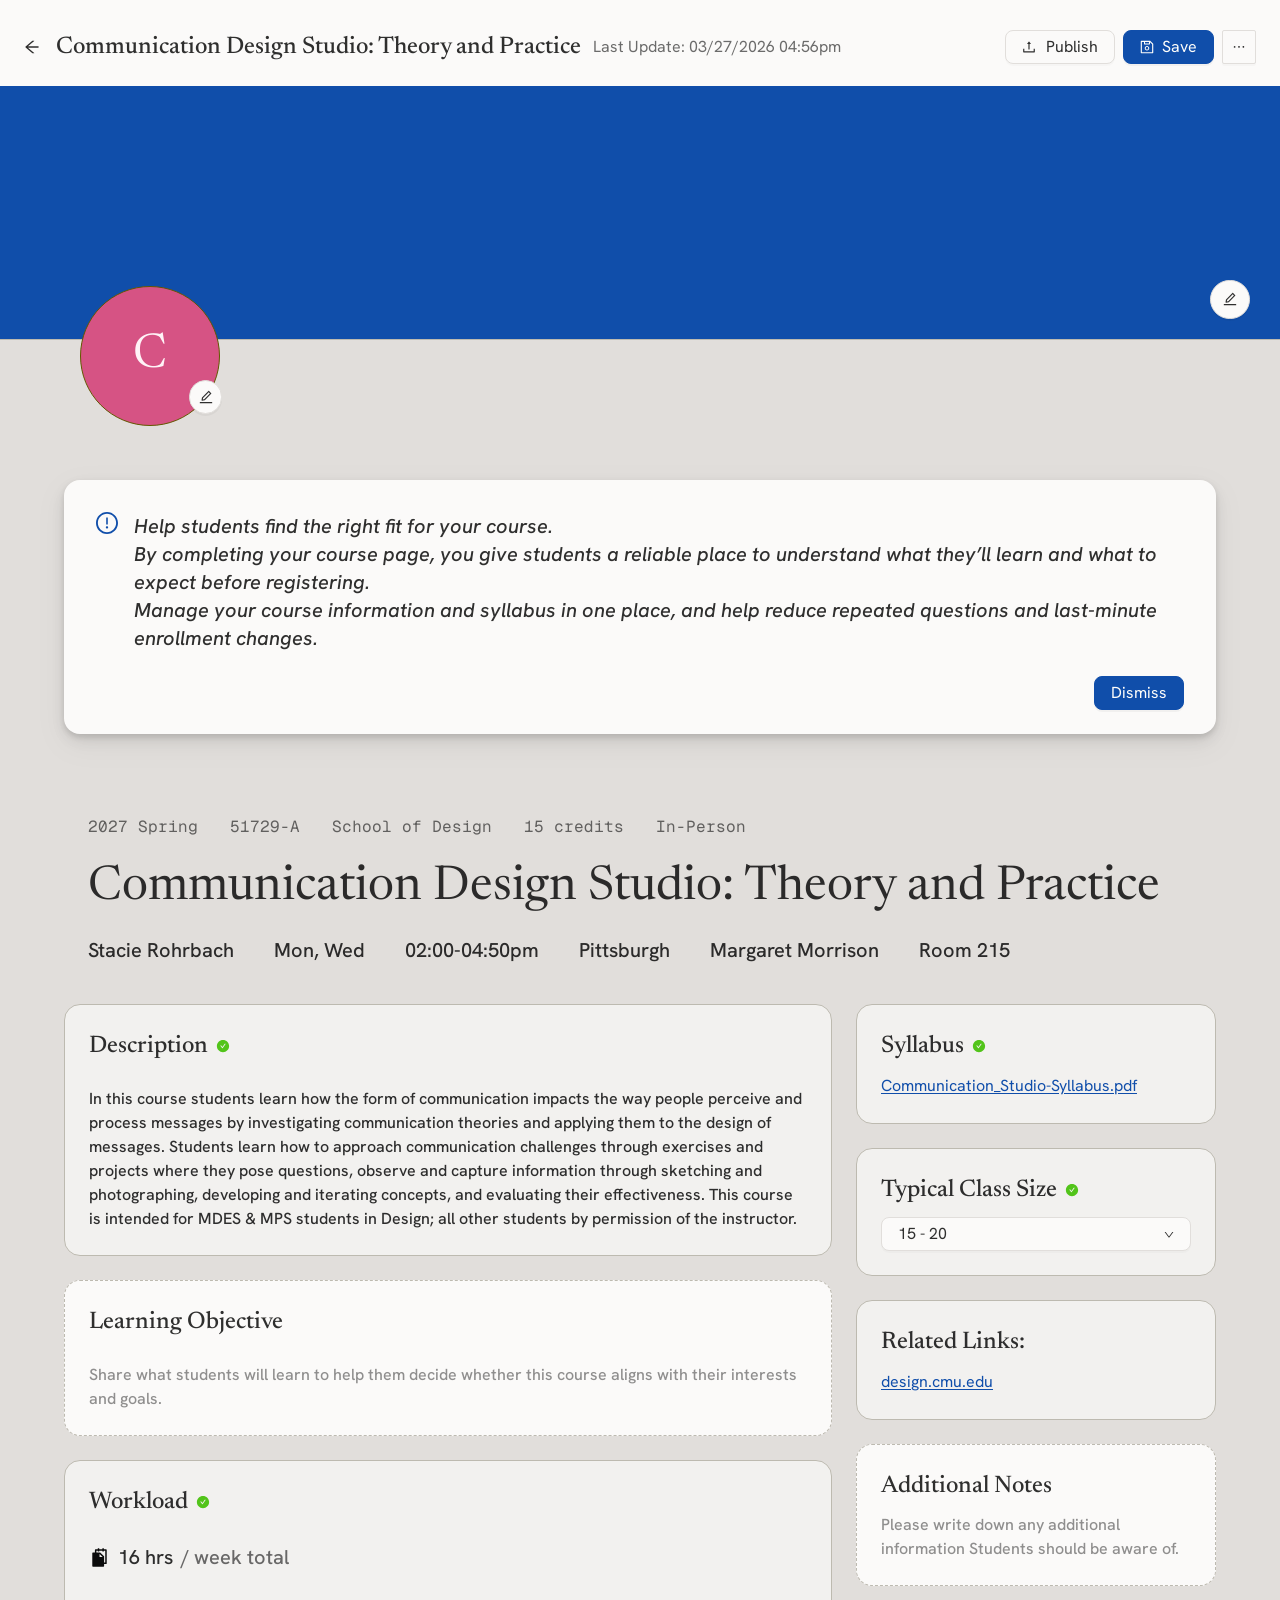
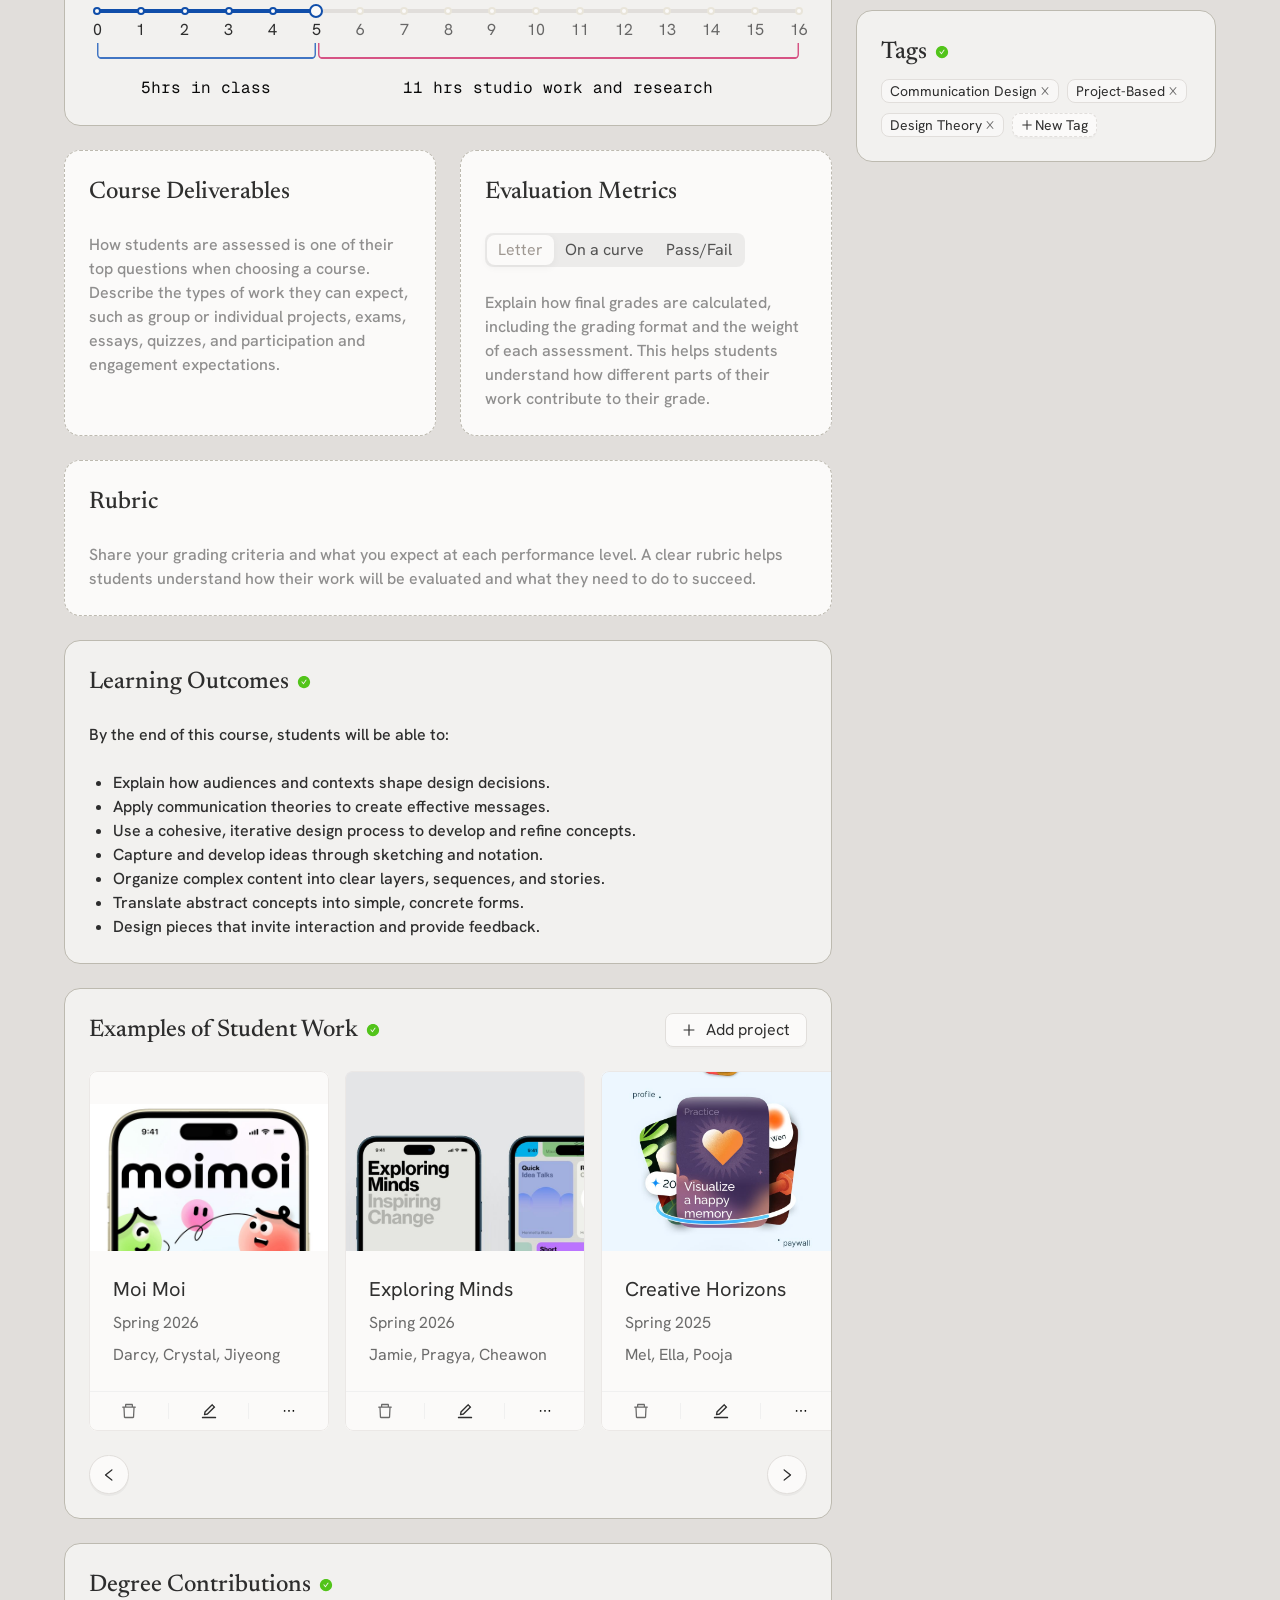
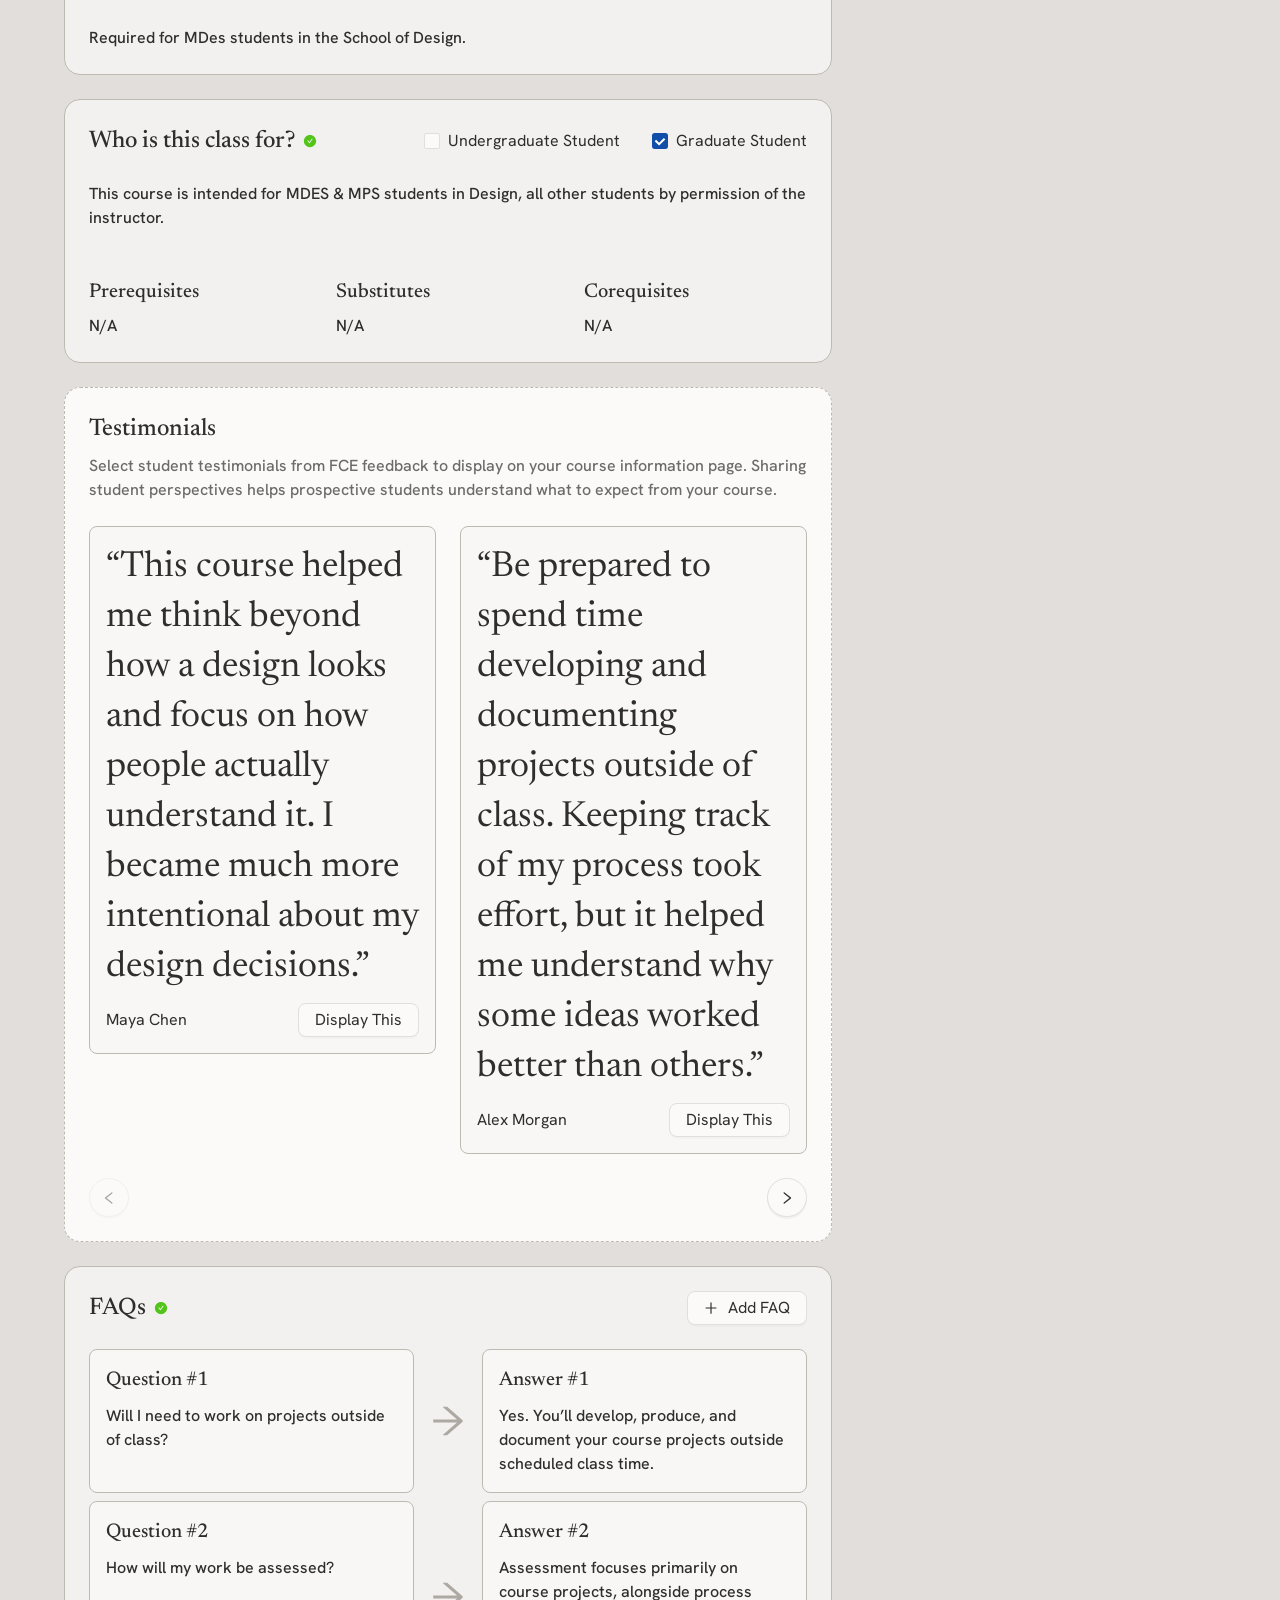
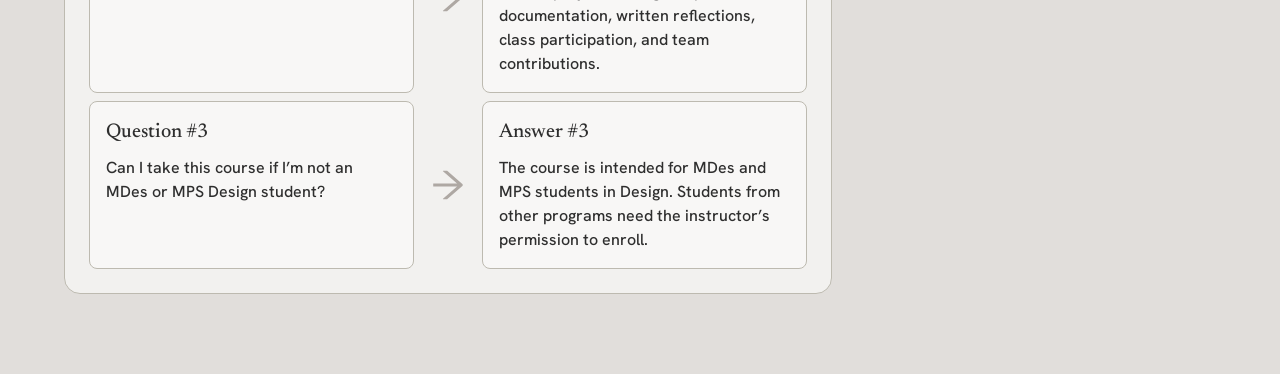
==== index.html @ 8b3439c7 "Add C Studio professor course editor prototype Working HTML/CSS/JS prototype of the professor-side c" ====
<!doctype html>
<html lang="en">
<head>
  <meta charset="utf-8" />
  <meta name="viewport" content="width=device-width, initial-scale=1" />
  <title>C Studio – Course Editor</title>
  <link rel="preconnect" href="https://fonts.googleapis.com" />
  <link rel="preconnect" href="https://fonts.gstatic.com" crossorigin />
  <link href="https://fonts.googleapis.com/css2?family=Geist+Mono&family=Hanken+Grotesk:ital,wght@0,400;0,500;1,500&family=Newsreader:opsz,wght@6..72,400;6..72,500&display=swap" rel="stylesheet" />
  <link rel="stylesheet" href="styles.css" />
</head>
<body>

  <!-- ============ Page header ============ -->
  <header class="page-header">
    <div class="heading-left">
      <button class="icon-only" aria-label="Back"><img src="assets/icon-back.svg" alt="" width="16" height="16" /></button>
      <div class="heading-title">
        <p class="h4">Communication Design Studio: Theory and Practice</p>
        <p class="body secondary" id="lastUpdate">Last Update: 03/27/2026 04:56pm</p>
      </div>
    </div>
    <div class="heading-extra">
      <div class="menu-anchor">
        <button class="btn btn-secondary" id="publishBtn" aria-haspopup="menu">
          <img src="assets/icon-publish.svg" alt="" width="14" height="14" />Publish
        </button>
        <div class="dropdown-menu publish-menu" id="publishMenu" role="menu" hidden>
          <button role="menuitem" data-action="publish">Publish</button>
          <button role="menuitem" data-action="email">Send as Email</button>
          <button role="menuitem" data-action="canvas">Set up in Canvas</button>
          <button role="menuitem" data-action="syllabus">Export as Syllabus</button>
          <button role="menuitem" data-action="poster">Export as course poster</button>
        </div>
      </div>
      <button class="btn btn-primary" id="saveBtn"><img src="assets/icon-save.svg" alt="" width="14" height="14" />Save</button>
      <button class="btn-legacy-more" aria-label="More"><img src="assets/icon-header-more.svg" alt="" width="14" height="14" /></button>
    </div>
  </header>

  <!-- ============ Banner + avatar ============ -->
  <div class="hero">
    <div class="banner" id="banner">
      <img id="bannerImg" alt="" hidden />
      <div class="menu-anchor banner-edit">
        <button class="round-btn round-btn-lg" id="bannerEditBtn" aria-label="Change banner" aria-haspopup="menu">
          <img src="assets/icon-pencil.svg" alt="" width="14" height="14" />
        </button>
        <div class="dropdown-menu banner-menu" id="bannerMenu" role="menu" hidden>
          <button role="menuitem" data-action="upload">Upload from computer</button>
          <button role="menuitem" data-action="ai">Make Image with AI</button>
        </div>
      </div>
      <input type="file" id="bannerFile" accept="image/*" hidden />
    </div>
    <div class="avatar-wrap">
      <div class="avatar" id="avatar"><span>C</span><img id="avatarImg" alt="" hidden /></div>
      <button class="round-btn round-btn-sm avatar-edit" id="avatarEditBtn" aria-label="Change course image">
        <img src="assets/icon-pencil.svg" alt="" width="14" height="14" />
      </button>
      <input type="file" id="avatarFile" accept="image/*" hidden />
    </div>
  </div>

  <!-- ============ Content ============ -->
  <main class="page-content">
    <div class="content">

      <div class="info-wrap" id="infoWrap">
        <div class="modal-info">
          <div class="modal-info-content">
            <img src="assets/icon-info.svg" alt="" width="22" height="22" />
            <div class="modal-info-text">
              <p>Help students find the right fit for your course.<br />By completing your course page, you give students a reliable place to understand what they’ll learn and what to expect before registering. </p>
              <p>Manage your course information and syllabus in one place, and help reduce repeated questions and last-minute enrollment changes.</p>
            </div>
          </div>
          <button class="btn btn-primary" id="dismissInfo">Dismiss</button>
        </div>
      </div>

      <section class="course-head">
        <div class="course-meta">
          <p>2027 Spring</p><p>51729-A</p><p>School of Design</p><p>15 credits</p><p>In-Person</p>
        </div>
        <h1 class="course-title">Communication Design Studio: Theory and Practice</h1>
        <div class="course-info">
          <p>Stacie Rohrbach</p><p>Mon, Wed</p><p>02:00-04:50pm</p><p>Pittsburgh</p><p>Margaret Morrison</p><p>Room 215</p>
        </div>
      </section>

      <div class="columns">
        <!-- ---------- Main column ---------- -->
        <div class="main-col" id="mainCol">

          <div class="block">
            <section class="container" data-section>
              <div class="container-head">
                <h2 class="h4">Description</h2><span class="status" aria-label="Completed"></span>
              </div>
              <div class="body-text" contenteditable="true" data-field data-placeholder="Describe what this course is about.">In this course students learn how the form of communication impacts the way people perceive and process messages by investigating communication theories and applying them to the design of messages. Students learn how to approach communication challenges through exercises and projects where they pose questions, observe and capture information through sketching and photographing, developing and iterating concepts, and evaluating their effectiveness. This course is intended for MDES &amp; MPS students in Design; all other students by permission of the instructor.</div>
            </section>
          </div>

          <div class="block">
            <section class="container" data-section>
              <div class="container-head">
                <h2 class="h4">Learning Objective</h2><span class="status" aria-label="Completed"></span>
              </div>
              <div class="body-text" contenteditable="true" data-field data-placeholder="Share what students will learn to help them decide whether this course aligns with their interests and goals."></div>
            </section>
          </div>

          <div class="block">
            <section class="container" data-section data-always-filled>
              <div class="container-head">
                <h2 class="h4">Workload</h2><span class="status" aria-label="Completed"></span>
              </div>
              <div class="workload-total">
                <img src="assets/icon-snippets.svg" alt="" width="21" height="21" />
                <p class="h5-sans">16 hrs</p><p class="h5-sans secondary">/ week total</p>
              </div>
              <div class="workload">
                <div class="slider" id="slider">
                  <div class="track" id="track"><div class="track-fill" id="trackFill"></div></div>
                  <div class="marks" id="marks"></div>
                  <img class="handle" id="handle" src="assets/icon-handle.svg" alt="" width="14" height="14" />
                </div>
                <div class="brackets">
                  <div class="bracket bracket-in" id="bracketIn">
                    <img src="assets/bracket-blue.svg" alt="" />
                    <p class="mono" id="inLabel">5hrs in class</p>
                  </div>
                  <div class="bracket bracket-out" id="bracketOut">
                    <img src="assets/bracket-pink.svg" alt="" />
                    <p class="mono" id="outLabel">11 hrs studio work and research</p>
                  </div>
                </div>
              </div>
            </section>
          </div>

          <div class="block">
            <div class="pair">
              <section class="container" data-section>
                <div class="container-head">
                  <h2 class="h4">Course Deliverables</h2><span class="status" aria-label="Completed"></span>
                </div>
                <div class="body-text" contenteditable="true" data-field data-placeholder="How students are assessed is one of their top questions when choosing a course. Describe the types of work they can expect, such as group or individual projects, exams, essays, quizzes, and participation and engagement expectations."></div>
              </section>
              <section class="container" data-section>
                <div class="container-head">
                  <h2 class="h4">Evaluation Metrics</h2><span class="status" aria-label="Completed"></span>
                </div>
                <div class="segmented" role="radiogroup" aria-label="Grading format">
                  <button role="radio" aria-checked="true" class="is-selected">Letter</button>
                  <button role="radio" aria-checked="false">On a curve</button>
                  <button role="radio" aria-checked="false">Pass/Fail</button>
                </div>
                <div class="body-text" contenteditable="true" data-field data-placeholder="Explain how final grades are calculated, including the grading format and the weight of each assessment. This helps students understand how different parts of their work contribute to their grade."></div>
              </section>
            </div>
          </div>

          <div class="block">
            <section class="container" data-section>
              <div class="container-head">
                <h2 class="h4">Rubric</h2><span class="status" aria-label="Completed"></span>
              </div>
              <div class="body-text" contenteditable="true" data-field data-placeholder="Share your grading criteria and what you expect at each performance level. A clear rubric helps students understand how their work will be evaluated and what they need to do to succeed."></div>
            </section>
          </div>

          <div class="block">
            <section class="container" data-section>
              <div class="container-head">
                <h2 class="h4">Learning Outcomes</h2><span class="status" aria-label="Completed"></span>
              </div>
              <div class="body-text" contenteditable="true" data-placeholder="Introduce the outcomes.">By the end of this course, students will be able to:</div>
              <ul class="body-text outcomes" contenteditable="true" data-field>
                <li>Explain how audiences and contexts shape design decisions.</li>
                <li>Apply communication theories to create effective messages.</li>
                <li>Use a cohesive, iterative design process to develop and refine concepts.</li>
                <li>Capture and develop ideas through sketching and notation.</li>
                <li>Organize complex content into clear layers, sequences, and stories.</li>
                <li>Translate abstract concepts into simple, concrete forms.</li>
                <li>Design pieces that invite interaction and provide feedback.</li>
              </ul>
            </section>
          </div>

          <div class="block">
            <section class="container container-clip" data-section id="workSection">
              <div class="container-head between">
                <div class="container-head">
                  <h2 class="h4">Examples of Student Work</h2><span class="status" aria-label="Completed"></span>
                </div>
                <button class="btn btn-secondary btn-hover-primary" id="addProjectBtn">
                  <img src="assets/icon-plus-btn.svg" alt="" width="14" height="14" />Add project
                </button>
              </div>
              <div class="carousel" id="workCarousel"><div class="card-row" id="workRow"></div></div>
              <div class="carousel-nav">
                <button class="round-btn round-btn-lg" data-scroll="-1" aria-label="Previous projects"><img src="assets/icon-chev-left.svg" alt="" width="14" height="14" /></button>
                <button class="round-btn round-btn-lg" data-scroll="1" aria-label="Next projects"><img src="assets/icon-chev-right.svg" alt="" width="14" height="14" /></button>
              </div>
            </section>
          </div>

          <div class="block">
            <section class="container" data-section>
              <div class="container-head">
                <h2 class="h4">Degree Contributions</h2><span class="status" aria-label="Completed"></span>
              </div>
              <div class="body-text" contenteditable="true" data-field data-placeholder="Describe which degree requirements this course fulfills.">Required for MDes students in the School of Design.</div>
            </section>
          </div>

          <div class="block">
            <section class="container" data-section>
              <div class="container-head between">
                <div class="container-head">
                  <h2 class="h4">Who is this class for?</h2><span class="status" aria-label="Completed"></span>
                </div>
                <div class="checks">
                  <label class="checkbox"><input type="checkbox" /><span class="box"></span>Undergraduate Student</label>
                  <label class="checkbox"><input type="checkbox" checked /><span class="box"></span>Graduate Student</label>
                </div>
              </div>
              <div class="body-text" contenteditable="true" data-field data-placeholder="Describe who this course is intended for.">This course is intended for MDES &amp; MPS students in Design, all other students by permission of the instructor. </div>
              <div class="reqs">
                <div class="req"><p class="h5-serif">Prerequisites</p><div class="body-text" contenteditable="true">N/A</div></div>
                <div class="req"><p class="h5-serif">Substitutes</p><div class="body-text" contenteditable="true">N/A</div></div>
                <div class="req"><p class="h5-serif">Corequisites</p><div class="body-text" contenteditable="true">N/A</div></div>
              </div>
            </section>
          </div>

          <div class="block">
            <section class="container" data-section id="testimonialSection">
              <div class="testimonial-head">
                <div class="container-head">
                  <h2 class="h4">Testimonials</h2><span class="status" aria-label="Completed"></span>
                </div>
                <p class="body secondary-medium">Select student testimonials from FCE feedback to display on your course information page. Sharing student perspectives helps prospective students understand what to expect from your course.</p>
              </div>
              <div class="testimonial-row" id="testimonialRow"></div>
              <div class="carousel-nav">
                <button class="round-btn round-btn-lg" data-tscroll="-1" aria-label="Previous testimonials"><img src="assets/icon-chev-left.svg" alt="" width="14" height="14" /></button>
                <button class="round-btn round-btn-lg" data-tscroll="1" aria-label="Next testimonials"><img src="assets/icon-chev-right.svg" alt="" width="14" height="14" /></button>
              </div>
            </section>
          </div>

          <div class="block">
            <section class="container" data-section id="faqSection">
              <div class="container-head between">
                <div class="container-head">
                  <h2 class="h4">FAQs</h2><span class="status" aria-label="Completed"></span>
                </div>
                <button class="btn btn-secondary btn-hover-primary" id="addFaqBtn">
                  <img src="assets/icon-plus-btn.svg" alt="" width="14" height="14" />Add FAQ
                </button>
              </div>
              <div class="faq-list" id="faqList"></div>
            </section>
          </div>

        </div>

        <!-- ---------- Sidebar ---------- -->
        <aside class="side-col">
          <section class="container side" data-section data-always-filled>
            <div class="container-head">
              <h2 class="h4">Syllabus</h2><span class="status" aria-label="Completed"></span>
            </div>
            <button class="link" id="syllabusLink">Communication_Studio-Syllabus.pdf</button>
            <input type="file" id="syllabusFile" accept=".pdf,.doc,.docx" hidden />
          </section>

          <section class="container side" data-section data-always-filled>
            <div class="container-head">
              <h2 class="h4">Typical Class Size</h2><span class="status" aria-label="Completed"></span>
            </div>
            <div class="menu-anchor full">
              <button class="dropdown-trigger" id="sizeTrigger" aria-haspopup="listbox">
                <span id="sizeValue">15 - 20</span>
                <img src="assets/icon-dropdown.svg" alt="" width="10" height="11" />
              </button>
              <div class="dropdown-menu size-menu" id="sizeMenu" role="listbox" hidden>
                <button role="option">Under 10</button>
                <button role="option">10 - 15</button>
                <button role="option">15 - 20</button>
                <button role="option">20 - 30</button>
                <button role="option">30+</button>
              </div>
            </div>
          </section>

          <section class="container side">
            <h2 class="h4">Related Links:</h2>
            <a class="link" href="https://www.design.cmu.edu/" target="_blank" rel="noopener">design.cmu.edu</a>
          </section>

          <section class="container side" data-section>
            <h2 class="h4">Additional Notes</h2>
            <div class="body-text" contenteditable="true" data-field data-placeholder="Please write down any additional information Students should be aware of."></div>
          </section>

          <section class="container side" data-section data-always-filled>
            <div class="container-head">
              <h2 class="h4">Tags</h2><span class="status" aria-label="Completed"></span>
            </div>
            <div class="tags" id="tags"></div>
          </section>
        </aside>
      </div>
    </div>
  </main>

  <!-- ============ Modals ============ -->
  <div class="overlay" id="projectOverlay" hidden>
    <div class="modal modal-project" role="dialog" aria-modal="true" aria-labelledby="projectTitle">
      <div class="modal-header">
        <p class="h5-sans" id="projectTitle">Add project</p>
        <button class="icon-only" data-close aria-label="Close"><img src="assets/icon-modal-close.svg" alt="" width="16" height="16" /></button>
      </div>
      <form class="modal-content" id="projectForm" autocomplete="off">
        <div class="form-item">
          <label for="fSemester">Semester<span>:</span></label>
          <div class="select-wrap">
            <select id="fSemester">
              <option>Spring 2027</option><option>Fall 2026</option><option selected>Spring 2026</option><option>Fall 2025</option><option>Spring 2025</option>
            </select>
          </div>
        </div>
        <div class="form-item">
          <label for="fStudents">Student Name<span>:</span></label>
          <input class="field" id="fStudents" placeholder="Jane Doe, John Doe" />
        </div>
        <div class="form-item">
          <label for="fName">Project Name<span>:</span></label>
          <input class="field" id="fName" placeholder="Example Project" required />
        </div>
        <div class="form-item">
          <label for="fLink">Link<span>:</span></label>
          <input class="field" id="fLink" placeholder="www.example.com" />
        </div>
      </form>
      <div class="modal-footer">
        <button class="btn btn-primary" type="submit" form="projectForm" id="projectSubmit">Add</button>
      </div>
    </div>
  </div>

  <div class="overlay" id="emailOverlay" hidden>
    <div class="modal modal-email" role="dialog" aria-modal="true" aria-labelledby="emailTitle">
      <div class="modal-header">
        <p class="h5-sans" id="emailTitle">Send as Email</p>
        <button class="icon-only" data-close aria-label="Close"><img src="assets/icon-modal-close.svg" alt="" width="16" height="16" /></button>
      </div>
      <div class="modal-content email-content">
        <div class="email-row">
          <div class="autocomplete">
            <input class="field" id="emailInput" placeholder="janed@andrew.cmu.edu" autocomplete="off" />
            <div class="dropdown-menu suggest-menu" id="suggestMenu" role="listbox" hidden></div>
          </div>
          <button class="btn btn-secondary" id="emailAdd">Add</button>
        </div>
        <div class="email-tags" id="emailTags"></div>
      </div>
      <div class="modal-footer">
        <button class="btn btn-primary" id="emailSend">Send</button>
      </div>
    </div>
  </div>

  <div class="toast" id="toast" role="status" aria-live="polite" hidden>
    <img src="assets/icon-check-circle.svg" alt="" width="16" height="16" />
    <p id="toastText"></p>
  </div>

  <script src="app.js"></script>
</body>
</html>
---- styles.css ----
/* Design tokens (from Figma: C Studio – Design Board) */
:root {
  --stone-1: #fbfaf9;
  --stone-2: #f8f7f6;
  --stone-3: #f2f1ef;
  --stone-4: #ebe8e6;
  --stone-5: #e1dedb;
  --stone-6: #d6d2cf;
  --stone-10: #9f9892;
  --neutral-1: #fffefb;
  --neutral-6: #e9e5da;
  --neutral-8: #bdbab0;
  --neutral-13: #0b0b0b;
  --primary-1: #f1f7ff;
  --primary-6: #104eaa;
  --magenta-1: #fff3f7;
  --magenta-5: #d65384;
  --mustard-8: #635800;
  --divider: #f0f0f0;

  --text-85: rgba(11, 11, 11, 0.85);
  --text-60: rgba(11, 11, 11, 0.6);
  --text-45: rgba(11, 11, 11, 0.45);
  --text-inverse: #fffefb;

  --serif: "Newsreader", Georgia, serif;
  --sans: "Hanken Grotesk", system-ui, sans-serif;
  --mono: "Geist Mono", ui-monospace, monospace;

  --shadow-popover: 0 3px 6px -4px rgba(0, 0, 0, 0.12), 0 6px 16px 0 rgba(0, 0, 0, 0.08), 0 9px 28px 8px rgba(0, 0, 0, 0.05);
  --shadow-btn-secondary: 0 2px 0 rgba(0, 0, 0, 0.02);
  --shadow-btn-primary: 0 2px 0 rgba(0, 0, 0, 0.04);

  --page-pad: 64px;
}

* { box-sizing: border-box; }
html, body { margin: 0; }
body {
  background: var(--stone-5);
  color: var(--text-85);
  font-family: var(--sans);
  font-size: 16px;
  line-height: 24px;
  -webkit-font-smoothing: antialiased;
}
p, h1, h2, ul { margin: 0; }
button { font: inherit; color: inherit; background: none; border: 0; padding: 0; cursor: pointer; }
input, select { font: inherit; color: inherit; }
[hidden] { display: none !important; }

/* ---------- Type ---------- */
.h4 { font-family: var(--serif); font-weight: 500; font-size: 24px; line-height: 34px; color: var(--text-85); white-space: nowrap; }
.h5-sans { font-family: var(--sans); font-weight: 500; font-size: 20px; line-height: 28px; color: var(--text-85); white-space: nowrap; }
.h5-serif { font-family: var(--serif); font-weight: 500; font-size: 20px; line-height: 28px; }
.body { font-size: 16px; line-height: 24px; }
.secondary { color: var(--text-60); }
.secondary-medium { color: var(--text-60); font-weight: 500; }
.mono { font-family: var(--mono); font-size: 16px; line-height: 26px; color: var(--neutral-13); white-space: nowrap; }

/* ---------- Buttons ---------- */
.btn {
  display: inline-flex; align-items: center; justify-content: center; gap: 10px;
  padding: 4px 16px; border-radius: 8px; border: 1px solid transparent;
  font-size: 16px; line-height: 24px; white-space: nowrap;
  transition: border-color .15s, color .15s, background-color .15s;
}
.btn img { display: block; }
.btn-primary { background: var(--primary-6); border-color: var(--primary-6); color: var(--text-inverse); gap: 8px; box-shadow: var(--shadow-btn-primary); }
.btn-primary:hover { background: #2a64bb; border-color: #2a64bb; }
.btn-secondary { background: var(--stone-1); border-color: var(--stone-5); color: var(--text-85); box-shadow: var(--shadow-btn-secondary); }
.btn-secondary:hover { border-color: var(--primary-6); color: var(--primary-6); }
.btn-secondary:hover img { filter: brightness(0) saturate(100%) invert(20%) sepia(84%) saturate(2400%) hue-rotate(207deg) brightness(88%); }
.btn-primary.is-on { background: var(--primary-6); }

.round-btn {
  display: inline-flex; align-items: center; justify-content: center;
  background: var(--stone-1); border: 1px solid var(--stone-5); border-radius: 100px;
  box-shadow: var(--shadow-btn-primary);
}
.round-btn-lg { width: 40px; height: 39.2px; }
.round-btn-sm { width: 33px; height: 34px; }
.round-btn:hover { border-color: var(--primary-6); }
.round-btn:disabled { opacity: .4; cursor: default; border-color: var(--stone-5); }
.icon-only { display: inline-flex; align-items: center; justify-content: center; }
.icon-only img { display: block; }

.link {
  font-size: 16px; line-height: 26px; color: var(--primary-6); text-decoration: underline;
  text-underline-position: from-font; white-space: nowrap; text-align: left;
}

/* ---------- Header ---------- */
.page-header {
  position: fixed; inset: 0 0 auto 0; height: 86px; z-index: 50;
  background: var(--stone-1);
  display: flex; align-items: center; justify-content: space-between;
  padding: 24px 24px 16px;
}
.heading-left { display: flex; align-items: center; gap: 16px; padding: 6px 0; min-width: 0; }
.heading-title { display: flex; align-items: center; gap: 12px; white-space: nowrap; min-width: 0; }
.heading-title .body { white-space: nowrap; }
.heading-extra { display: flex; align-items: center; gap: 8px; height: 32px; }
.btn-legacy-more {
  width: 34px; height: 34px; display: flex; align-items: center; justify-content: center;
  background: var(--stone-1); border: 1px solid var(--stone-5); border-radius: 2px; box-shadow: var(--shadow-btn-secondary);
}

/* ---------- Dropdown menu ---------- */
.menu-anchor { position: relative; }
.menu-anchor.full { width: 100%; }
.dropdown-menu {
  position: absolute; z-index: 60;
  background: var(--stone-1); border-radius: 8px; padding: 4px 0;
  box-shadow: var(--shadow-popover);
  display: flex; flex-direction: column; overflow: hidden;
}
.dropdown-menu > button, .dropdown-menu > div {
  display: flex; align-items: center; width: 100%; padding: 5px 12px; text-align: left;
  font-size: 16px; line-height: 24px; color: var(--text-85); white-space: nowrap;
}
.dropdown-menu > button:hover, .dropdown-menu > .is-active { background: var(--primary-1); font-weight: 500; }
.publish-menu { right: 0; top: calc(100% + 8px); width: 197px; }
.banner-menu { right: 0; top: calc(100% + 8px); width: 188px; }
.size-menu { left: 0; right: 0; top: calc(100% + 4px); }

/* ---------- Hero ---------- */
.hero { position: relative; padding-top: 80px; }
.banner {
  position: relative; height: 260px; background: var(--primary-6);
  border-bottom: 1px solid var(--neutral-8);
}
.banner > img { position: absolute; inset: 0; width: 100%; height: 100%; object-fit: cover; object-position: 50% 18.7%; }
.banner-edit { position: absolute; right: 30px; bottom: 20px; }
.avatar-wrap { position: absolute; left: 80px; top: 286px; width: 140px; height: 140px; z-index: 2; }
.avatar {
  width: 140px; height: 140px; border-radius: 100px; overflow: hidden;
  background: var(--magenta-5); border: 1px solid var(--mustard-8);
  display: flex; align-items: center; justify-content: center;
  font-family: var(--serif); font-size: 48px; color: var(--magenta-1);
}
.avatar img { width: 100%; height: 100%; object-fit: cover; }
.avatar-edit { position: absolute; left: 109px; top: 94px; }

/* ---------- Layout ---------- */
.page-content { display: flex; justify-content: center; padding: 80px var(--page-pad) 80px; }
.content { width: min(1400px, 100%); display: flex; flex-direction: column; }
.info-wrap { padding-top: 60px; }
.modal-info {
  background: var(--stone-1); border-radius: 16px; padding: 32px 32px 24px;
  display: flex; flex-direction: column; align-items: flex-end; gap: 24px;
  filter: drop-shadow(0 3px 3px rgba(0,0,0,.12)) drop-shadow(0 6px 8px rgba(0,0,0,.08)) drop-shadow(0 9px 14px rgba(0,0,0,.05));
}
.modal-info-content { display: flex; gap: 16px; align-items: flex-start; width: 100%; }
.modal-info-content > img { flex: none; }
.modal-info-text { font-weight: 500; font-style: italic; font-size: 20px; line-height: 28px; color: var(--text-85); }

.course-head { display: flex; flex-direction: column; gap: 24px; padding: 80px 24px 0; }
.course-meta { display: flex; gap: 32px; font-family: var(--mono); font-size: 16px; line-height: 26px; color: var(--text-60); white-space: nowrap; }
.course-title { font-family: var(--serif); font-weight: 400; font-size: 48px; line-height: normal; color: var(--text-85); }
.course-info { display: flex; gap: 40px; font-weight: 500; font-size: 20px; line-height: 28px; white-space: nowrap; flex-wrap: wrap; }

.columns { display: flex; gap: 24px; align-items: flex-start; padding-top: 40px; }
.main-col { flex: 1 1 0; min-width: 0; display: flex; flex-direction: column; gap: 24px; }
.side-col { flex: 0 0 360px; display: flex; flex-direction: column; gap: 24px; }

/* ---------- Containers ---------- */
.container {
  position: relative;
  background: var(--stone-3); border: 1px solid var(--neutral-8); border-radius: 16px;
  padding: 24px; display: flex; flex-direction: column; align-items: flex-start; gap: 24px;
  width: 100%;
}
.container.side { gap: 10px; }
.container.is-empty { background: var(--stone-1); border-style: dashed; }
.container-clip { overflow: hidden; }
.container-head { display: flex; align-items: center; }
.container-head.between { justify-content: space-between; width: 100%; }
.status {
  width: 30px; height: 30px; flex: none;
  background: url(assets/icon-status.svg) center / 14px 14px no-repeat;
}
.container.is-empty .status { display: none; }
.container.is-empty .container-head { align-items: flex-start; }

.body-text {
  width: 100%; font-weight: 500; font-size: 16px; line-height: 24px; color: var(--text-85);
  outline: none; border-radius: 4px; cursor: text; min-height: 24px;
}
.body-text:empty::before { content: attr(data-placeholder); color: var(--text-45); pointer-events: none; }
.outcomes { padding-left: 24px; list-style: disc; }
.outcomes:empty::before { content: "Add a learning outcome."; color: var(--text-45); }

/* Drag handle shown on hover (Figma: "Tool") */
.block { position: relative; width: 100%; isolation: isolate; }
/* Invisible hover area: covers the handle on the left and half of the gaps around the section */
.block::before { content: ""; position: absolute; z-index: -1; inset: -12px -12px -12px -76px; }
.block .tool {
  position: absolute; left: -69px; top: 0; width: 62px; height: 48px;
  display: flex; justify-content: flex-end; padding-top: 16px;
  opacity: 0; pointer-events: none;
}
.block:hover .tool, .block.is-dragging .tool { opacity: 1; pointer-events: auto; }
.tool button {
  width: 32px; height: 32px; display: flex; align-items: center; justify-content: center;
  background: var(--neutral-1); border: 1px solid var(--neutral-8); border-radius: 8px; cursor: grab;
  touch-action: none;
}
.tool button:hover { border-color: var(--primary-6); }
.block.is-dragging { z-index: 40; pointer-events: none; }
.block.is-dragging .tool button { pointer-events: auto; cursor: grabbing; border-color: var(--primary-6); }
.block.is-dragging > :not(.tool) { transform: rotate(-0.4deg); }
.block.is-dragging .container { box-shadow: var(--shadow-popover); }
.drop-placeholder { width: 100%; border: 1px dashed var(--primary-6); border-radius: 16px; background: rgba(16, 78, 170, .04); flex: none; }
body.is-reordering, body.is-reordering * { cursor: grabbing !important; user-select: none; }

.pair { display: flex; gap: 24px; align-items: stretch; width: 100%; }
.pair > .container { flex: 1 1 0; min-width: 0; }

/* ---------- Segmented ---------- */
.segmented { display: flex; align-items: center; padding: 2px; border-radius: 8px; background: rgba(0,0,0,.06); }
.segmented button { padding: 3px 11px; font-size: 16px; line-height: 24px; color: rgba(0,0,0,.65); border-radius: 8px; white-space: nowrap; }
.segmented button.is-selected { background: var(--stone-1); box-shadow: 0 2px 8px rgba(0,0,0,.05); color: var(--text-85); }
.container.is-empty .segmented button.is-selected { color: var(--stone-10); }

/* ---------- Workload ---------- */
.workload-total { display: flex; align-items: center; gap: 8px; width: 100%; }
.workload { width: 100%; display: flex; flex-direction: column; gap: 16px; }
.slider { position: relative; padding: 14px 8px; height: 32px; cursor: pointer; touch-action: none; user-select: none; }
.track { height: 4px; border-radius: 100px; background: var(--stone-5); position: relative; }
.track-fill { position: absolute; left: 0; top: 0; bottom: 0; border-radius: 100px; background: var(--primary-6); }
.marks { position: absolute; left: 8px; right: 8px; top: 12px; height: 0; }
.mark { position: absolute; top: 0; width: 0; }
.mark i {
  position: absolute; left: -4px; top: 0; width: 8px; height: 8px; border-radius: 17px;
  background: var(--stone-1); border: 2px solid var(--neutral-6);
}
.mark.on i { border-color: var(--primary-6); }
.mark.current i { display: none; }
.mark span {
  position: absolute; top: 11px; transform: translateX(-50%); white-space: nowrap;
  font-size: 16px; line-height: 24px; color: var(--text-60);
}
.mark.on span { color: var(--text-85); }
.handle { position: absolute; top: 9px; margin-left: -7px; width: 14px; height: 14px; cursor: grab; }
.slider.is-dragging .handle { cursor: grabbing; }
.brackets { display: flex; gap: 2px; padding: 0 8px; }
.bracket { display: flex; flex-direction: column; align-items: center; min-width: 0; }
.bracket > img { width: 100%; height: 16px; display: block; }
.bracket p { padding-top: 16px; }
.bracket-out { flex: 1 1 0; }

/* ---------- Student work cards ---------- */
.carousel { width: calc(100% + 24px); margin-right: -24px; overflow: hidden; }
.card-row { display: flex; gap: 16px; transition: transform .3s ease; }
.card {
  flex: 0 0 240px; width: 240px; background: var(--stone-1);
  border-radius: 8px; overflow: hidden; display: flex; flex-direction: column; position: relative;
}
.card::after { content: ""; position: absolute; inset: 0; border: 1px solid var(--stone-4); border-radius: 8px; pointer-events: none; }
.card-img { position: relative; height: 180px; overflow: hidden; display: block; }
.card-img img { position: absolute; left: 0; width: 100%; max-width: none; }
.card-img.card-color img.thumb { top: 0; height: 100%; object-fit: cover; }
.card-body { padding: 24px; display: flex; flex-direction: column; gap: 8px; }
.card-body p { white-space: nowrap; overflow: hidden; text-overflow: ellipsis; }
.card-title { font-size: 20px; line-height: 28px; color: var(--text-85); }
.card-sub { font-size: 16px; line-height: 24px; color: var(--text-60); }
.card-actions { display: flex; padding: 12px 0; box-shadow: inset 0 1px 0 var(--divider); }
.card-actions button { flex: 1 1 0; display: flex; justify-content: center; box-shadow: inset -1px 0 0 var(--divider); }
.card-actions button:last-child { box-shadow: none; }
.card-actions button img { width: 16px; height: 16px; display: block; }
.card-actions button:hover img { opacity: .6; }
.carousel-nav { display: flex; justify-content: space-between; width: 100%; }

/* ---------- Who is this for ---------- */
.checks { display: flex; gap: 32px; }
.checkbox { display: inline-flex; align-items: center; gap: 8px; cursor: pointer; white-space: nowrap; }
.checkbox input { position: absolute; opacity: 0; pointer-events: none; }
.checkbox .box { width: 16px; height: 16px; border-radius: 2px; background: var(--stone-1); border: 1px solid var(--stone-5); flex: none; }
.checkbox input:checked + .box { background: url(assets/icon-checkbox-checked.svg) center / 16px 16px no-repeat; border-color: transparent; }
.checkbox input:focus-visible + .box { outline: 2px solid var(--primary-6); outline-offset: 2px; }
.reqs { display: flex; gap: 24px; padding-top: 24px; width: 100%; }
.req { flex: 0 1 300px; display: flex; flex-direction: column; gap: 8px; min-width: 0; }

/* ---------- Testimonials ---------- */
.testimonial-head { display: flex; flex-direction: column; gap: 8px; width: 100%; }
.testimonial-row { display: flex; gap: 24px; align-items: flex-start; width: 100%; }
.testimonial {
  flex: 1 1 0; min-width: 0; background: var(--stone-2); border: 1px solid var(--neutral-8); border-radius: 8px;
  padding: 16px; display: flex; flex-direction: column; gap: 10px;
}
.testimonial blockquote { margin: 0; font-family: var(--serif); font-size: 36px; line-height: 50px; color: var(--text-85); }
.testimonial-foot { display: flex; align-items: center; justify-content: space-between; width: 100%; }

/* ---------- FAQs ---------- */
.faq-list { display: flex; flex-direction: column; gap: 8px; width: 100%; }
.faq { display: flex; gap: 16px; align-items: center; }
.faq-box {
  flex: 1 1 0; min-width: 0; align-self: stretch; background: var(--stone-2); border: 1px solid var(--neutral-8); border-radius: 8px;
  padding: 16px; display: flex; flex-direction: column; gap: 10px; color: var(--text-85);
}
.faq > img { flex: none; width: 36px; height: 36px; }

/* ---------- Sidebar bits ---------- */
.dropdown-trigger {
  width: 100%; display: flex; align-items: center; gap: 8px; padding: 4px 16px;
  background: var(--stone-1); border: 1px solid var(--stone-5); border-radius: 8px; box-shadow: 0 2px 0 rgba(0,0,0,.02);
  text-align: left;
}
.dropdown-trigger span { flex: 1; }
.dropdown-trigger:hover, .dropdown-trigger[aria-expanded="true"] { border-color: var(--primary-6); }
.tags { display: flex; flex-wrap: wrap; gap: 10px 8px; width: 100%; }
.tag {
  display: inline-flex; align-items: center; gap: 3px; padding: 0 8px; border-radius: 8px;
  background: var(--stone-2); border: 1px solid var(--stone-5);
  font-size: 14px; line-height: 22px; color: var(--text-85); white-space: nowrap;
}
.tag button { display: flex; }
.tag button img { width: 10px; height: 10px; display: block; }
.tag-plus { background: var(--stone-1); border-style: dashed; gap: 2px; box-shadow: 0 2px 0 rgba(0,0,0,.02); }
.tag-plus img { width: 12px; height: 12px; }
.tag-input { border: 0; outline: 0; background: transparent; font-size: 14px; line-height: 22px; width: 110px; padding: 0; }

/* ---------- Modals ---------- */
.overlay {
  position: fixed; inset: 0; z-index: 100; background: rgba(0, 0, 0, .45);
  display: flex; align-items: center; justify-content: center; padding: 24px;
}
.modal {
  width: 572px; max-width: 100%; background: var(--stone-1); border-radius: 16px;
  box-shadow: var(--shadow-popover); display: flex; flex-direction: column;
}
.modal-project { overflow: hidden; }
.modal-header {
  display: flex; align-items: center; justify-content: space-between; padding: 16px 24px;
  box-shadow: inset 0 -1px 0 var(--divider);
}
.modal-content { padding: 24px 16px; display: flex; flex-direction: column; }
.modal-footer { display: flex; justify-content: flex-end; padding: 10px 16px 16px; box-shadow: inset 0 1px 0 var(--divider); }
.form-item { display: flex; align-items: flex-start; padding-bottom: 24px; }
.form-item label {
  flex: 0 0 120px; padding-right: 16px; padding-top: 5px; display: flex; gap: 4px; white-space: nowrap;
  font-size: 16px; line-height: 24px; color: var(--text-85);
}
.field, .select-wrap select {
  flex: 1 1 0; min-width: 0; width: 100%; padding: 4px 12px; border: 1px solid var(--stone-5); border-radius: 2px;
  background: var(--stone-1); font-size: 16px; line-height: 24px; color: var(--text-85); outline: none;
}
.field::placeholder { color: var(--text-45); }
.field:hover, .select-wrap select:hover { border-color: #5d8ad0; }
.field:focus, .select-wrap select:focus { border-color: #5d8ad0; box-shadow: 0 0 0 2px rgba(16, 78, 170, .1); }
.field.is-invalid { border-color: #ff4d4f; }
.select-wrap { flex: 1 1 0; position: relative; }
.select-wrap select { appearance: none; -webkit-appearance: none; padding-right: 30px; cursor: pointer; }
.select-wrap::after {
  content: ""; position: absolute; right: 12px; top: 50%; width: 10.2px; height: 6.9px; margin-top: -3.4px;
  background: url(assets/icon-select.svg) center / contain no-repeat; pointer-events: none;
}
.email-content { gap: 10px; }
.email-row { display: flex; gap: 8px; align-items: flex-start; width: 100%; }
.autocomplete { position: relative; flex: 1 1 0; }
.suggest-menu { left: 0; top: calc(100% + 4px); min-width: 292px; padding: 4px 0; }
.email-tags { display: flex; flex-wrap: wrap; gap: 8px; }
.email-tags:empty { display: none; }

/* ---------- Toast (Figma: Message) ---------- */
.toast {
  position: fixed; left: 50%; bottom: 40px; transform: translateX(-50%); z-index: 120;
  display: flex; align-items: center; gap: 8px; padding: 10px 16px; border-radius: 2px;
  background: var(--stone-1); box-shadow: 0 2px 8px rgba(0, 0, 0, .15);
  font-weight: 500; white-space: nowrap;
  animation: toast-in .2s ease-out;
}
@keyframes toast-in { from { transform: translate(-50%, 8px); } to { transform: translate(-50%, 0); } }
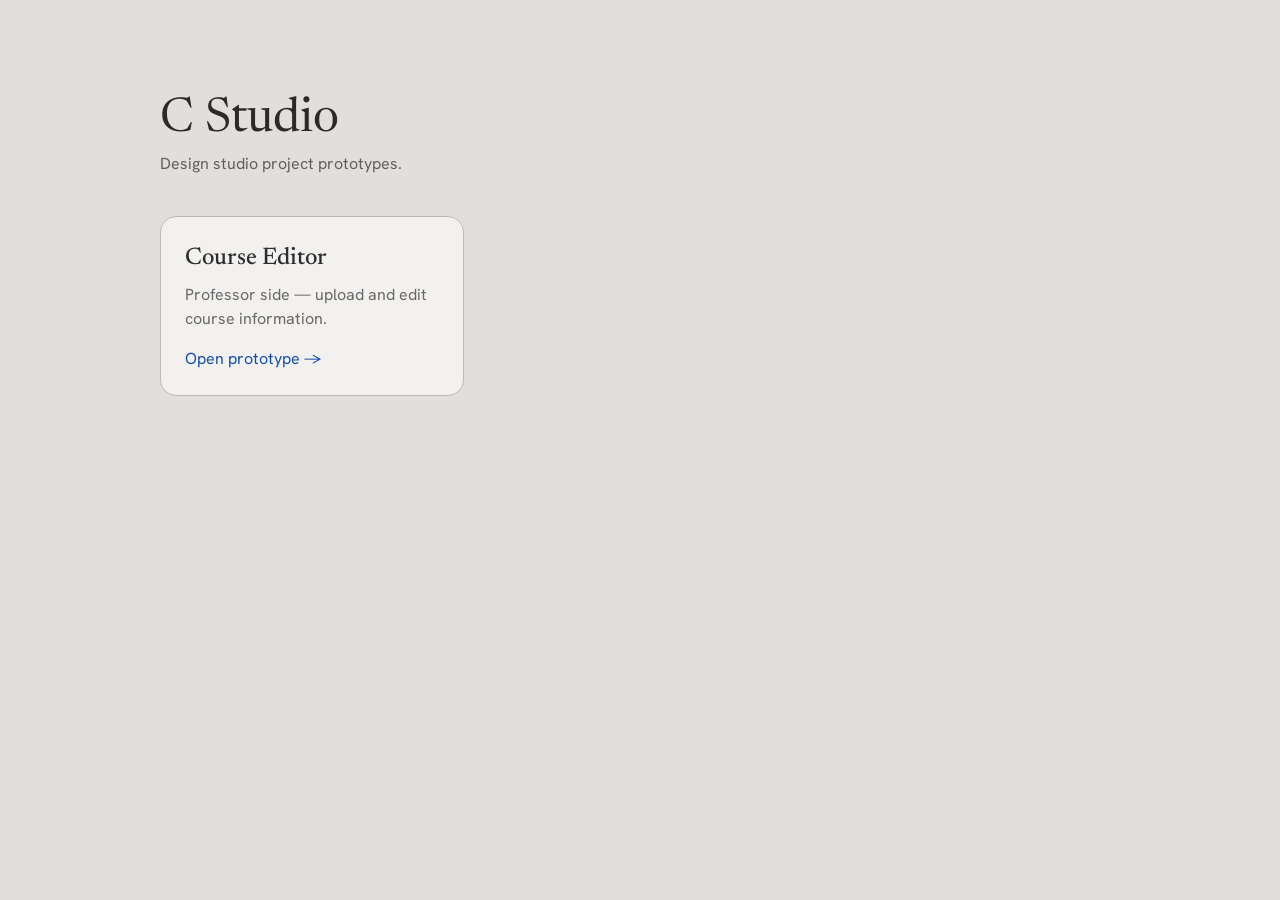
==== commit fc2aa96a: "Move course editor into courseeditor/ and add project home page Each prototype page now lives in its" ====
--- a/index.html
+++ b/index.html
@@ -3,383 +3,52 @@
 <head>
   <meta charset="utf-8" />
   <meta name="viewport" content="width=device-width, initial-scale=1" />
-  <title>C Studio – Course Editor</title>
+  <title>C Studio</title>
   <link rel="preconnect" href="https://fonts.googleapis.com" />
   <link rel="preconnect" href="https://fonts.gstatic.com" crossorigin />
-  <link href="https://fonts.googleapis.com/css2?family=Geist+Mono&family=Hanken+Grotesk:ital,wght@0,400;0,500;1,500&family=Newsreader:opsz,wght@6..72,400;6..72,500&display=swap" rel="stylesheet" />
-  <link rel="stylesheet" href="styles.css" />
+  <link href="https://fonts.googleapis.com/css2?family=Hanken+Grotesk:wght@400;500&family=Newsreader:opsz,wght@6..72,400;6..72,500&display=swap" rel="stylesheet" />
+  <style>
+    :root {
+      --stone-1: #fbfaf9;
+      --stone-3: #f2f1ef;
+      --stone-5: #e1dedb;
+      --neutral-8: #bdbab0;
+      --primary-6: #104eaa;
+      --text-85: rgba(11, 11, 11, 0.85);
+      --text-60: rgba(11, 11, 11, 0.6);
+    }
+    * { box-sizing: border-box; }
+    body {
+      margin: 0; min-height: 100vh; background: var(--stone-5); color: var(--text-85);
+      font-family: "Hanken Grotesk", system-ui, sans-serif; font-size: 16px; line-height: 24px;
+      padding: 96px 16px;
+    }
+    main { max-width: 960px; margin: 0 auto; }
+    h1 { font-family: "Newsreader", Georgia, serif; font-weight: 400; font-size: 48px; line-height: normal; margin: 0 0 8px; }
+    .lead { color: var(--text-60); margin: 0 0 40px; }
+    .pages { display: grid; grid-template-columns: repeat(auto-fill, minmax(280px, 1fr)); gap: 24px; }
+    .page {
+      display: flex; flex-direction: column; gap: 8px; padding: 24px; border-radius: 16px;
+      background: var(--stone-3); border: 1px solid var(--neutral-8); color: inherit; text-decoration: none;
+    }
+    .page:hover { border-color: var(--primary-6); }
+    .page h2 { font-family: "Newsreader", Georgia, serif; font-weight: 500; font-size: 24px; line-height: 34px; margin: 0; }
+    .page p { margin: 0; color: var(--text-60); }
+    .page span { margin-top: 8px; color: var(--primary-6); }
+  </style>
 </head>
 <body>
-
-  <!-- ============ Page header ============ -->
-  <header class="page-header">
-    <div class="heading-left">
-      <button class="icon-only" aria-label="Back"><img src="assets/icon-back.svg" alt="" width="16" height="16" /></button>
-      <div class="heading-title">
-        <p class="h4">Communication Design Studio: Theory and Practice</p>
-        <p class="body secondary" id="lastUpdate">Last Update: 03/27/2026 04:56pm</p>
-      </div>
-    </div>
-    <div class="heading-extra">
-      <div class="menu-anchor">
-        <button class="btn btn-secondary" id="publishBtn" aria-haspopup="menu">
-          <img src="assets/icon-publish.svg" alt="" width="14" height="14" />Publish
-        </button>
-        <div class="dropdown-menu publish-menu" id="publishMenu" role="menu" hidden>
-          <button role="menuitem" data-action="publish">Publish</button>
-          <button role="menuitem" data-action="email">Send as Email</button>
-          <button role="menuitem" data-action="canvas">Set up in Canvas</button>
-          <button role="menuitem" data-action="syllabus">Export as Syllabus</button>
-          <button role="menuitem" data-action="poster">Export as course poster</button>
-        </div>
-      </div>
-      <button class="btn btn-primary" id="saveBtn"><img src="assets/icon-save.svg" alt="" width="14" height="14" />Save</button>
-      <button class="btn-legacy-more" aria-label="More"><img src="assets/icon-header-more.svg" alt="" width="14" height="14" /></button>
-    </div>
-  </header>
-
-  <!-- ============ Banner + avatar ============ -->
-  <div class="hero">
-    <div class="banner" id="banner">
-      <img id="bannerImg" alt="" hidden />
-      <div class="menu-anchor banner-edit">
-        <button class="round-btn round-btn-lg" id="bannerEditBtn" aria-label="Change banner" aria-haspopup="menu">
-          <img src="assets/icon-pencil.svg" alt="" width="14" height="14" />
-        </button>
-        <div class="dropdown-menu banner-menu" id="bannerMenu" role="menu" hidden>
-          <button role="menuitem" data-action="upload">Upload from computer</button>
-          <button role="menuitem" data-action="ai">Make Image with AI</button>
-        </div>
-      </div>
-      <input type="file" id="bannerFile" accept="image/*" hidden />
-    </div>
-    <div class="avatar-wrap">
-      <div class="avatar" id="avatar"><span>C</span><img id="avatarImg" alt="" hidden /></div>
-      <button class="round-btn round-btn-sm avatar-edit" id="avatarEditBtn" aria-label="Change course image">
-        <img src="assets/icon-pencil.svg" alt="" width="14" height="14" />
-      </button>
-      <input type="file" id="avatarFile" accept="image/*" hidden />
-    </div>
-  </div>
-
-  <!-- ============ Content ============ -->
-  <main class="page-content">
-    <div class="content">
-
-      <div class="info-wrap" id="infoWrap">
-        <div class="modal-info">
-          <div class="modal-info-content">
-            <img src="assets/icon-info.svg" alt="" width="22" height="22" />
-            <div class="modal-info-text">
-              <p>Help students find the right fit for your course.<br />By completing your course page, you give students a reliable place to understand what they’ll learn and what to expect before registering. </p>
-              <p>Manage your course information and syllabus in one place, and help reduce repeated questions and last-minute enrollment changes.</p>
-            </div>
-          </div>
-          <button class="btn btn-primary" id="dismissInfo">Dismiss</button>
-        </div>
-      </div>
-
-      <section class="course-head">
-        <div class="course-meta">
-          <p>2027 Spring</p><p>51729-A</p><p>School of Design</p><p>15 credits</p><p>In-Person</p>
-        </div>
-        <h1 class="course-title">Communication Design Studio: Theory and Practice</h1>
-        <div class="course-info">
-          <p>Stacie Rohrbach</p><p>Mon, Wed</p><p>02:00-04:50pm</p><p>Pittsburgh</p><p>Margaret Morrison</p><p>Room 215</p>
-        </div>
-      </section>
-
-      <div class="columns">
-        <!-- ---------- Main column ---------- -->
-        <div class="main-col" id="mainCol">
-
-          <div class="block">
-            <section class="container" data-section>
-              <div class="container-head">
-                <h2 class="h4">Description</h2><span class="status" aria-label="Completed"></span>
-              </div>
-              <div class="body-text" contenteditable="true" data-field data-placeholder="Describe what this course is about.">In this course students learn how the form of communication impacts the way people perceive and process messages by investigating communication theories and applying them to the design of messages. Students learn how to approach communication challenges through exercises and projects where they pose questions, observe and capture information through sketching and photographing, developing and iterating concepts, and evaluating their effectiveness. This course is intended for MDES &amp; MPS students in Design; all other students by permission of the instructor.</div>
-            </section>
-          </div>
-
-          <div class="block">
-            <section class="container" data-section>
-              <div class="container-head">
-                <h2 class="h4">Learning Objective</h2><span class="status" aria-label="Completed"></span>
-              </div>
-              <div class="body-text" contenteditable="true" data-field data-placeholder="Share what students will learn to help them decide whether this course aligns with their interests and goals."></div>
-            </section>
-          </div>
-
-          <div class="block">
-            <section class="container" data-section data-always-filled>
-              <div class="container-head">
-                <h2 class="h4">Workload</h2><span class="status" aria-label="Completed"></span>
-              </div>
-              <div class="workload-total">
-                <img src="assets/icon-snippets.svg" alt="" width="21" height="21" />
-                <p class="h5-sans">16 hrs</p><p class="h5-sans secondary">/ week total</p>
-              </div>
-              <div class="workload">
-                <div class="slider" id="slider">
-                  <div class="track" id="track"><div class="track-fill" id="trackFill"></div></div>
-                  <div class="marks" id="marks"></div>
-                  <img class="handle" id="handle" src="assets/icon-handle.svg" alt="" width="14" height="14" />
-                </div>
-                <div class="brackets">
-                  <div class="bracket bracket-in" id="bracketIn">
-                    <img src="assets/bracket-blue.svg" alt="" />
-                    <p class="mono" id="inLabel">5hrs in class</p>
-                  </div>
-                  <div class="bracket bracket-out" id="bracketOut">
-                    <img src="assets/bracket-pink.svg" alt="" />
-                    <p class="mono" id="outLabel">11 hrs studio work and research</p>
-                  </div>
-                </div>
-              </div>
-            </section>
-          </div>
-
-          <div class="block">
-            <div class="pair">
-              <section class="container" data-section>
-                <div class="container-head">
-                  <h2 class="h4">Course Deliverables</h2><span class="status" aria-label="Completed"></span>
-                </div>
-                <div class="body-text" contenteditable="true" data-field data-placeholder="How students are assessed is one of their top questions when choosing a course. Describe the types of work they can expect, such as group or individual projects, exams, essays, quizzes, and participation and engagement expectations."></div>
-              </section>
-              <section class="container" data-section>
-                <div class="container-head">
-                  <h2 class="h4">Evaluation Metrics</h2><span class="status" aria-label="Completed"></span>
-                </div>
-                <div class="segmented" role="radiogroup" aria-label="Grading format">
-                  <button role="radio" aria-checked="true" class="is-selected">Letter</button>
-                  <button role="radio" aria-checked="false">On a curve</button>
-                  <button role="radio" aria-checked="false">Pass/Fail</button>
-                </div>
-                <div class="body-text" contenteditable="true" data-field data-placeholder="Explain how final grades are calculated, including the grading format and the weight of each assessment. This helps students understand how different parts of their work contribute to their grade."></div>
-              </section>
-            </div>
-          </div>
-
-          <div class="block">
-            <section class="container" data-section>
-              <div class="container-head">
-                <h2 class="h4">Rubric</h2><span class="status" aria-label="Completed"></span>
-              </div>
-              <div class="body-text" contenteditable="true" data-field data-placeholder="Share your grading criteria and what you expect at each performance level. A clear rubric helps students understand how their work will be evaluated and what they need to do to succeed."></div>
-            </section>
-          </div>
-
-          <div class="block">
-            <section class="container" data-section>
-              <div class="container-head">
-                <h2 class="h4">Learning Outcomes</h2><span class="status" aria-label="Completed"></span>
-              </div>
-              <div class="body-text" contenteditable="true" data-placeholder="Introduce the outcomes.">By the end of this course, students will be able to:</div>
-              <ul class="body-text outcomes" contenteditable="true" data-field>
-                <li>Explain how audiences and contexts shape design decisions.</li>
-                <li>Apply communication theories to create effective messages.</li>
-                <li>Use a cohesive, iterative design process to develop and refine concepts.</li>
-                <li>Capture and develop ideas through sketching and notation.</li>
-                <li>Organize complex content into clear layers, sequences, and stories.</li>
-                <li>Translate abstract concepts into simple, concrete forms.</li>
-                <li>Design pieces that invite interaction and provide feedback.</li>
-              </ul>
-            </section>
-          </div>
-
-          <div class="block">
-            <section class="container container-clip" data-section id="workSection">
-              <div class="container-head between">
-                <div class="container-head">
-                  <h2 class="h4">Examples of Student Work</h2><span class="status" aria-label="Completed"></span>
-                </div>
-                <button class="btn btn-secondary btn-hover-primary" id="addProjectBtn">
-                  <img src="assets/icon-plus-btn.svg" alt="" width="14" height="14" />Add project
-                </button>
-              </div>
-              <div class="carousel" id="workCarousel"><div class="card-row" id="workRow"></div></div>
-              <div class="carousel-nav">
-                <button class="round-btn round-btn-lg" data-scroll="-1" aria-label="Previous projects"><img src="assets/icon-chev-left.svg" alt="" width="14" height="14" /></button>
-                <button class="round-btn round-btn-lg" data-scroll="1" aria-label="Next projects"><img src="assets/icon-chev-right.svg" alt="" width="14" height="14" /></button>
-              </div>
-            </section>
-          </div>
-
-          <div class="block">
-            <section class="container" data-section>
-              <div class="container-head">
-                <h2 class="h4">Degree Contributions</h2><span class="status" aria-label="Completed"></span>
-              </div>
-              <div class="body-text" contenteditable="true" data-field data-placeholder="Describe which degree requirements this course fulfills.">Required for MDes students in the School of Design.</div>
-            </section>
-          </div>
-
-          <div class="block">
-            <section class="container" data-section>
-              <div class="container-head between">
-                <div class="container-head">
-                  <h2 class="h4">Who is this class for?</h2><span class="status" aria-label="Completed"></span>
-                </div>
-                <div class="checks">
-                  <label class="checkbox"><input type="checkbox" /><span class="box"></span>Undergraduate Student</label>
-                  <label class="checkbox"><input type="checkbox" checked /><span class="box"></span>Graduate Student</label>
-                </div>
-              </div>
-              <div class="body-text" contenteditable="true" data-field data-placeholder="Describe who this course is intended for.">This course is intended for MDES &amp; MPS students in Design, all other students by permission of the instructor. </div>
-              <div class="reqs">
-                <div class="req"><p class="h5-serif">Prerequisites</p><div class="body-text" contenteditable="true">N/A</div></div>
-                <div class="req"><p class="h5-serif">Substitutes</p><div class="body-text" contenteditable="true">N/A</div></div>
-                <div class="req"><p class="h5-serif">Corequisites</p><div class="body-text" contenteditable="true">N/A</div></div>
-              </div>
-            </section>
-          </div>
-
-          <div class="block">
-            <section class="container" data-section id="testimonialSection">
-              <div class="testimonial-head">
-                <div class="container-head">
-                  <h2 class="h4">Testimonials</h2><span class="status" aria-label="Completed"></span>
-                </div>
-                <p class="body secondary-medium">Select student testimonials from FCE feedback to display on your course information page. Sharing student perspectives helps prospective students understand what to expect from your course.</p>
-              </div>
-              <div class="testimonial-row" id="testimonialRow"></div>
-              <div class="carousel-nav">
-                <button class="round-btn round-btn-lg" data-tscroll="-1" aria-label="Previous testimonials"><img src="assets/icon-chev-left.svg" alt="" width="14" height="14" /></button>
-                <button class="round-btn round-btn-lg" data-tscroll="1" aria-label="Next testimonials"><img src="assets/icon-chev-right.svg" alt="" width="14" height="14" /></button>
-              </div>
-            </section>
-          </div>
-
-          <div class="block">
-            <section class="container" data-section id="faqSection">
-              <div class="container-head between">
-                <div class="container-head">
-                  <h2 class="h4">FAQs</h2><span class="status" aria-label="Completed"></span>
-                </div>
-                <button class="btn btn-secondary btn-hover-primary" id="addFaqBtn">
-                  <img src="assets/icon-plus-btn.svg" alt="" width="14" height="14" />Add FAQ
-                </button>
-              </div>
-              <div class="faq-list" id="faqList"></div>
-            </section>
-          </div>
-
-        </div>
-
-        <!-- ---------- Sidebar ---------- -->
-        <aside class="side-col">
-          <section class="container side" data-section data-always-filled>
-            <div class="container-head">
-              <h2 class="h4">Syllabus</h2><span class="status" aria-label="Completed"></span>
-            </div>
-            <button class="link" id="syllabusLink">Communication_Studio-Syllabus.pdf</button>
-            <input type="file" id="syllabusFile" accept=".pdf,.doc,.docx" hidden />
-          </section>
-
-          <section class="container side" data-section data-always-filled>
-            <div class="container-head">
-              <h2 class="h4">Typical Class Size</h2><span class="status" aria-label="Completed"></span>
-            </div>
-            <div class="menu-anchor full">
-              <button class="dropdown-trigger" id="sizeTrigger" aria-haspopup="listbox">
-                <span id="sizeValue">15 - 20</span>
-                <img src="assets/icon-dropdown.svg" alt="" width="10" height="11" />
-              </button>
-              <div class="dropdown-menu size-menu" id="sizeMenu" role="listbox" hidden>
-                <button role="option">Under 10</button>
-                <button role="option">10 - 15</button>
-                <button role="option">15 - 20</button>
-                <button role="option">20 - 30</button>
-                <button role="option">30+</button>
-              </div>
-            </div>
-          </section>
-
-          <section class="container side">
-            <h2 class="h4">Related Links:</h2>
-            <a class="link" href="https://www.design.cmu.edu/" target="_blank" rel="noopener">design.cmu.edu</a>
-          </section>
-
-          <section class="container side" data-section>
-            <h2 class="h4">Additional Notes</h2>
-            <div class="body-text" contenteditable="true" data-field data-placeholder="Please write down any additional information Students should be aware of."></div>
-          </section>
-
-          <section class="container side" data-section data-always-filled>
-            <div class="container-head">
-              <h2 class="h4">Tags</h2><span class="status" aria-label="Completed"></span>
-            </div>
-            <div class="tags" id="tags"></div>
-          </section>
-        </aside>
-      </div>
+  <main>
+    <h1>C Studio</h1>
+    <p class="lead">Design studio project prototypes.</p>
+    <div class="pages">
+      <!-- Add a card here for each new page folder -->
+      <a class="page" href="courseeditor/">
+        <h2>Course Editor</h2>
+        <p>Professor side — upload and edit course information.</p>
+        <span>Open prototype →</span>
+      </a>
     </div>
   </main>
-
-  <!-- ============ Modals ============ -->
-  <div class="overlay" id="projectOverlay" hidden>
-    <div class="modal modal-project" role="dialog" aria-modal="true" aria-labelledby="projectTitle">
-      <div class="modal-header">
-        <p class="h5-sans" id="projectTitle">Add project</p>
-        <button class="icon-only" data-close aria-label="Close"><img src="assets/icon-modal-close.svg" alt="" width="16" height="16" /></button>
-      </div>
-      <form class="modal-content" id="projectForm" autocomplete="off">
-        <div class="form-item">
-          <label for="fSemester">Semester<span>:</span></label>
-          <div class="select-wrap">
-            <select id="fSemester">
-              <option>Spring 2027</option><option>Fall 2026</option><option selected>Spring 2026</option><option>Fall 2025</option><option>Spring 2025</option>
-            </select>
-          </div>
-        </div>
-        <div class="form-item">
-          <label for="fStudents">Student Name<span>:</span></label>
-          <input class="field" id="fStudents" placeholder="Jane Doe, John Doe" />
-        </div>
-        <div class="form-item">
-          <label for="fName">Project Name<span>:</span></label>
-          <input class="field" id="fName" placeholder="Example Project" required />
-        </div>
-        <div class="form-item">
-          <label for="fLink">Link<span>:</span></label>
-          <input class="field" id="fLink" placeholder="www.example.com" />
-        </div>
-      </form>
-      <div class="modal-footer">
-        <button class="btn btn-primary" type="submit" form="projectForm" id="projectSubmit">Add</button>
-      </div>
-    </div>
-  </div>
-
-  <div class="overlay" id="emailOverlay" hidden>
-    <div class="modal modal-email" role="dialog" aria-modal="true" aria-labelledby="emailTitle">
-      <div class="modal-header">
-        <p class="h5-sans" id="emailTitle">Send as Email</p>
-        <button class="icon-only" data-close aria-label="Close"><img src="assets/icon-modal-close.svg" alt="" width="16" height="16" /></button>
-      </div>
-      <div class="modal-content email-content">
-        <div class="email-row">
-          <div class="autocomplete">
-            <input class="field" id="emailInput" placeholder="janed@andrew.cmu.edu" autocomplete="off" />
-            <div class="dropdown-menu suggest-menu" id="suggestMenu" role="listbox" hidden></div>
-          </div>
-          <button class="btn btn-secondary" id="emailAdd">Add</button>
-        </div>
-        <div class="email-tags" id="emailTags"></div>
-      </div>
-      <div class="modal-footer">
-        <button class="btn btn-primary" id="emailSend">Send</button>
-      </div>
-    </div>
-  </div>
-
-  <div class="toast" id="toast" role="status" aria-live="polite" hidden>
-    <img src="assets/icon-check-circle.svg" alt="" width="16" height="16" />
-    <p id="toastText"></p>
-  </div>
-
-  <script src="app.js"></script>
 </body>
 </html>
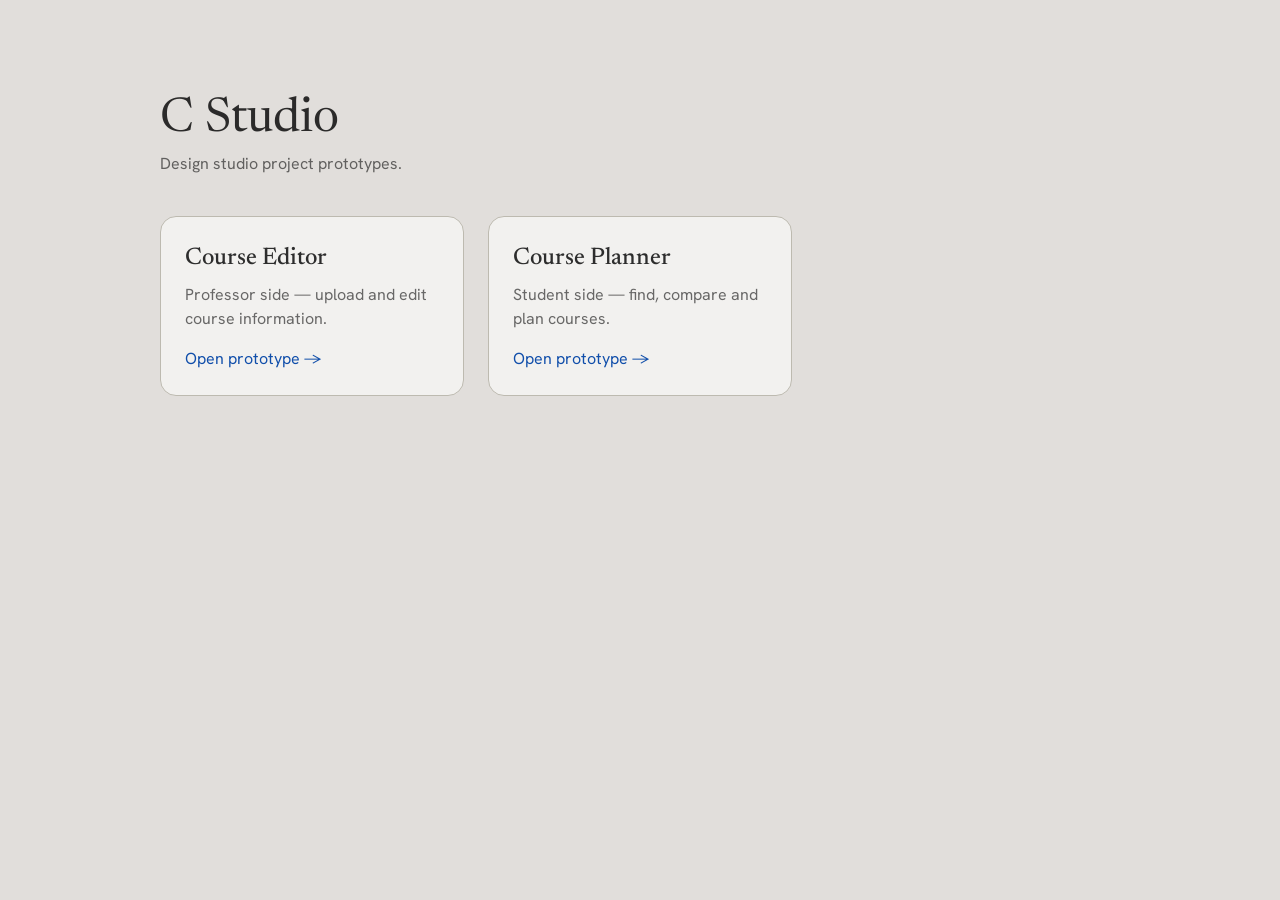
==== commit eb6a771c: "Add student course planner prototype Student side from the Figma design board: course suggestions wi" ====
--- a/index.html
+++ b/index.html
@@ -48,6 +48,11 @@
         <p>Professor side — upload and edit course information.</p>
         <span>Open prototype →</span>
       </a>
+      <a class="page" href="student/">
+        <h2>Course Planner</h2>
+        <p>Student side — find, compare and plan courses.</p>
+        <span>Open prototype →</span>
+      </a>
     </div>
   </main>
 </body>
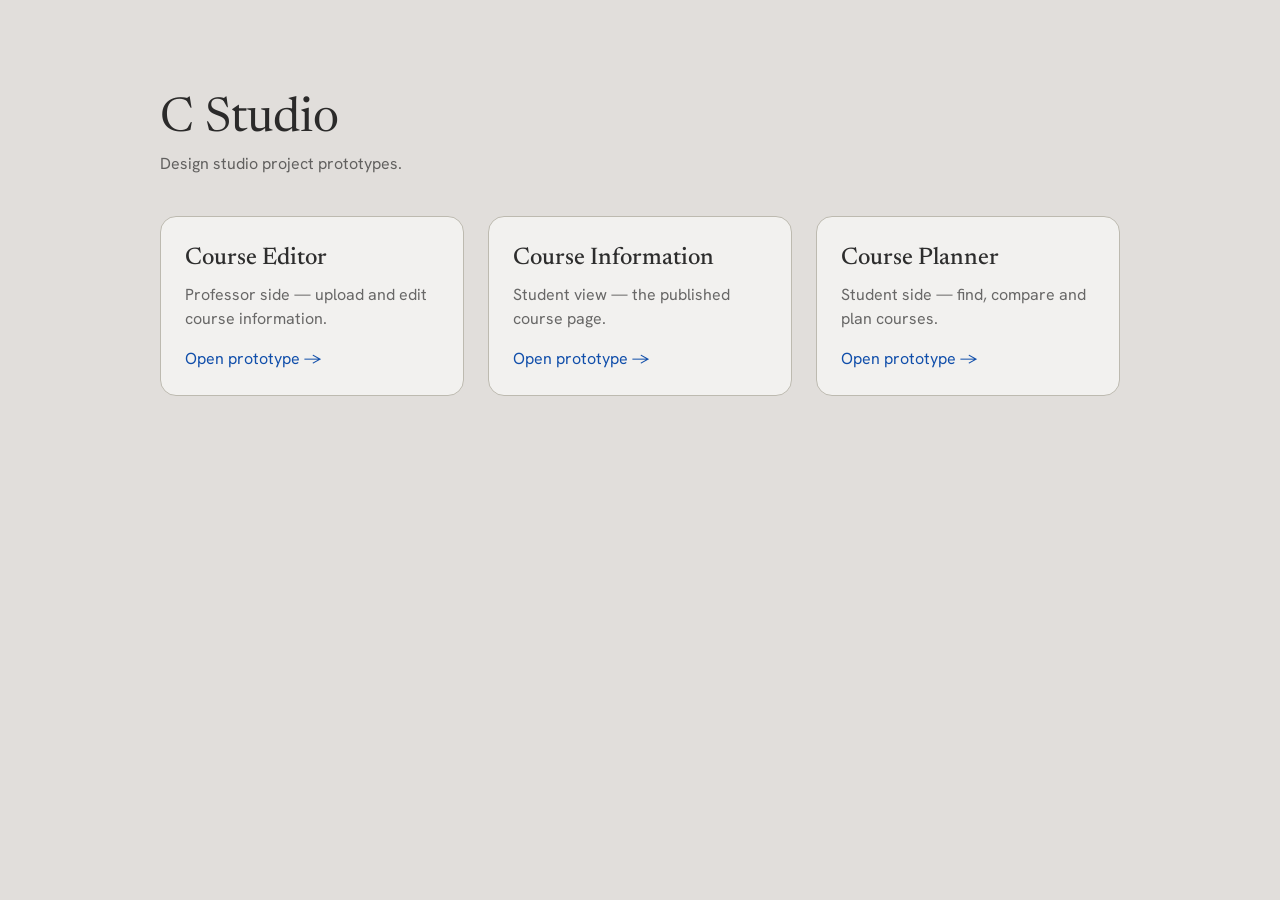
==== commit c44fc692: "Add published course information page (student view) New courseinfo/ page from the Figma 'Student Vi" ====
--- a/index.html
+++ b/index.html
@@ -48,6 +48,11 @@
         <p>Professor side — upload and edit course information.</p>
         <span>Open prototype →</span>
       </a>
+      <a class="page" href="courseinfo/">
+        <h2>Course Information</h2>
+        <p>Student view — the published course page.</p>
+        <span>Open prototype →</span>
+      </a>
       <a class="page" href="student/">
         <h2>Course Planner</h2>
         <p>Student side — find, compare and plan courses.</p>
